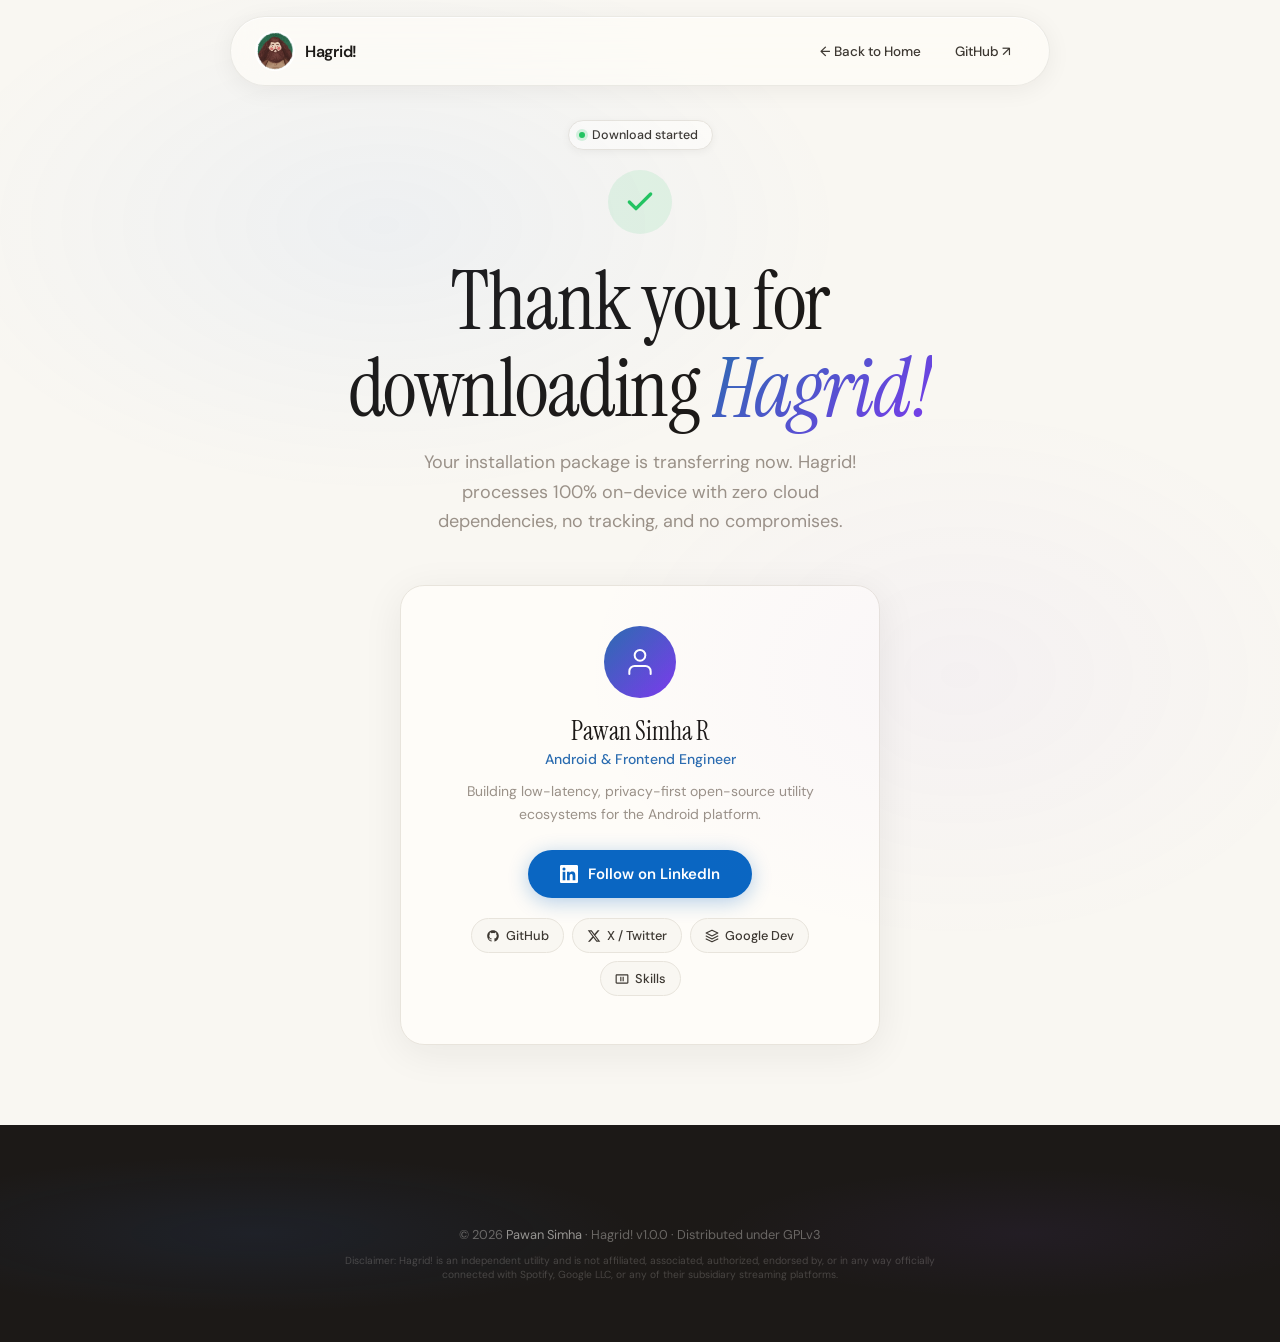
==== thankyou.html @ 051d7200 "Added a website interface by creating 2 html, 1 css and 1 js file and optimised it with SEO and GEO " ====
<!DOCTYPE html>
<html lang="en">

<head>
    <meta charset="UTF-8">
    <meta name="viewport" content="width=device-width, initial-scale=1.0">

    <title>Thank You - Hagrid!</title>
    <meta name="description" content="Your download is starting. Thank you for choosing Hagrid! - the privacy-first Android ad silencer.">
    <meta name="author" content="Pawan Simha R">
    <meta name="theme-color" content="#1C1917" />

    <!-- FAVICON -->
    <link rel="icon" type="image/png" href="app/src/main/res/drawable/logo.png">

    <!-- FONTS -->
    <link rel="preconnect" href="https://fonts.googleapis.com">
    <link rel="preconnect" href="https://fonts.gstatic.com" crossorigin>
    <link href="https://fonts.googleapis.com/css2?family=Instrument+Serif:ital@0;1&family=DM+Sans:wght@300;400;500;600&display=swap" rel="stylesheet">

    <!-- STYLESHEET -->
    <link rel="stylesheet" href="style.css">

    <!-- OPEN GRAPH -->
    <meta property="og:title" content="Thank You - Hagrid!" />
    <meta property="og:description" content="Your download is starting. Follow the developer on LinkedIn for updates." />
    <meta property="og:type" content="website" />
    <meta property="og:url" content="https://github.com/PawanSimha/Hagrid_SpotifyAd_Scilencer" />
    <meta property="og:site_name" content="Hagrid!" />
    <meta property="og:locale" content="en_US" />
    <!-- JSON-LD STRUCTURED DATA (SEO + AI / LLM discoverability) -->
    <script type="application/ld+json">
    {
      "@context": "https://schema.org",
      "@type": "SoftwareApplication",
      "name": "Hagrid!",
      "applicationCategory": "UtilitiesApplication",
      "operatingSystem": "Android",
      "downloadUrl": "https://github.com/PawanSimha/Hagrid_SpotifyAd_Scilencer/releases/latest/download/Hagrid_v1.0.0.apk",
      "softwareVersion": "1.0.0",
      "license": "https://www.gnu.org/licenses/gpl-3.0.html",
      "description": "A lightweight, zero-footprint Android background audio utility designed to automatically detect and suppress streaming media advertisements in real-time.",
      "author": {
        "@type": "Person",
        "name": "Pawan Simha R",
        "jobTitle": "Android & Frontend Engineer",
        "url": "https://github.com/PawanSimha",
        "sameAs": [
          "https://github.com/PawanSimha"
        ]
      }
    }
    </script>
</head>

<body>

<div class="page-wrapper">

    <!-- NAV -->
    <nav id="navbar">
        <a href="index.html" class="nav-logo">
            <img src="app/src/main/res/drawable/logo.png" alt="" class="logo-img" width="40" height="40">
            <span class="logo-text">Hagrid!</span>
        </a>
        <div class="nav-links" id="navLinks">
            <a href="index.html" class="nav-link">&larr; Back to Home</a>
            <a href="https://github.com/PawanSimha/Hagrid_SpotifyAd_Scilencer" target="_blank" rel="noopener noreferrer" class="nav-link">GitHub ↗</a>
        </div>
        <button class="hamburger" id="hamburgerBtn" aria-label="Toggle menu" aria-expanded="false">
            <svg width="20" height="20" viewBox="0 0 24 24" fill="none" stroke="currentColor" stroke-width="2" stroke-linecap="round" stroke-linejoin="round"><line x1="3" y1="6" x2="21" y2="6"/><line x1="3" y1="12" x2="21" y2="12"/><line x1="3" y1="18" x2="21" y2="18"/></svg>
        </button>
    </nav>

    <!-- NAV OVERLAY -->
    <div class="nav-overlay" id="navOverlay"></div>

    <!-- THANK YOU HERO -->
    <section class="hero hero-fade" style="padding-top:120px;text-align:center;">
        <div class="badge" style="margin:0 auto 20px;">
            <span class="badge-dot" style="background:#22C55E;"></span>
            Download started
        </div>
        <div class="thank-icon" style="margin:0 auto 24px;width:64px;height:64px;border-radius:50%;background:rgba(34,197,94,0.1);display:flex;align-items:center;justify-content:center;">
            <svg width="32" height="32" viewBox="0 0 24 24" fill="none" stroke="#22C55E" stroke-width="2.5" stroke-linecap="round" stroke-linejoin="round"><polyline points="20 6 9 17 4 12"/></svg>
        </div>
        <h1 class="hero-title" style="margin:0 auto 16px;max-width:600px;">
            Thank you for<br>downloading <span class="gradient-text" style="font-style:italic;">Hagrid!</span>
        </h1>
        <p class="hero-sub" style="max-width:480px;margin:0 auto 48px;">
            Your installation package is transferring now. Hagrid! processes 100% on-device with zero cloud dependencies, no tracking, and no compromises.
        </p>

        <!-- DEVELOPER FOLLOW CARD -->
        <div class="thanks-card" style="max-width:480px;margin:0 auto;background:var(--warm-white);border:1px solid var(--stone);border-radius:24px;padding:2.5rem 2.5rem 3rem 2.5rem;box-shadow:var(--shadow-soft);text-align:center;">
            <div style="width:72px;height:72px;border-radius:50%;background:var(--gradient-1);margin:0 auto 16px;display:flex;align-items:center;justify-content:center;overflow:hidden;">
                <svg width="32" height="32" viewBox="0 0 24 24" fill="none" stroke="#fff" stroke-width="1.5" stroke-linecap="round" stroke-linejoin="round"><path d="M20 21v-2a4 4 0 00-4-4H8a4 4 0 00-4 4v2"/><circle cx="12" cy="7" r="4"/></svg>
            </div>
            <h3 style="font-family:'Instrument Serif',serif;font-size:clamp(20px,2.5vw,26px);font-weight:400;color:var(--ink);margin-bottom:2px;">Pawan Simha R</h3>
            <p style="font-size:clamp(12px,1.1vw,14px);font-weight:500;color:var(--accent);margin-bottom:12px;">Android &amp; Frontend Engineer</p>
            <p style="font-size:clamp(12px,1.1vw,14px);color:var(--muted);line-height:1.65;margin-bottom:24px;max-width:380px;margin-left:auto;margin-right:auto;">
                Building low-latency, privacy-first open-source utility ecosystems for the Android platform.
            </p>

            <a href="https://www.linkedin.com/in/pawansimha" target="_blank" rel="noopener noreferrer" style="display:inline-flex;align-items:center;gap:10px;background:#0A66C2;color:#fff;padding:14px 32px;border-radius:100px;font-size:clamp(13px,1.2vw,15px);font-weight:600;text-decoration:none;transition:transform 0.2s,box-shadow 0.2s;box-shadow:0 4px 20px rgba(10,102,194,0.3);margin-bottom:20px;" onmouseover="this.style.transform='translateY(-2px)';this.style.boxShadow='0 8px 28px rgba(10,102,194,0.4)'" onmouseout="this.style.transform='';this.style.boxShadow='0 4px 20px rgba(10,102,194,0.3)'">
                <svg width="18" height="18" viewBox="0 0 24 24" fill="currentColor"><path d="M20.447 20.452h-3.554v-5.569c0-1.328-.027-3.037-1.852-3.037-1.853 0-2.136 1.445-2.136 2.939v5.667H9.351V9h3.414v1.561h.046c.477-.9 1.637-1.85 3.37-1.85 3.601 0 4.267 2.37 4.267 5.455v6.286zM5.337 7.433a2.062 2.062 0 01-2.063-2.065 2.064 2.064 0 112.063 2.065zm1.782 13.019H3.555V9h3.564v11.452zM22.225 0H1.771C.792 0 0 .774 0 1.729v20.542C0 23.227.792 24 1.771 24h20.451C23.2 24 24 23.227 24 22.271V1.729C24 .774 23.2 0 22.222 0h.003z"/></svg>
                Follow on LinkedIn
            </a>

            <div style="display:flex;flex-wrap:wrap;gap:8px;justify-content:center;">
                <a href="https://github.com/PawanSimha" target="_blank" rel="noopener noreferrer" style="display:inline-flex;align-items:center;gap:6px;padding:8px 14px;border-radius:100px;font-size:clamp(11px,1vw,13px);font-weight:500;color:var(--ink-soft);background:var(--cream);border:1px solid var(--stone);text-decoration:none;transition:background 0.15s;">
                    <svg width="14" height="14" fill="currentColor" viewBox="0 0 24 24"><path fill-rule="evenodd" clip-rule="evenodd" d="M12 2C6.477 2 2 6.477 2 12c0 4.42 2.865 8.166 6.839 9.489.5.092.682-.217.682-.48 0-.237-.008-.866-.013-1.7-2.782.603-3.369-1.34-3.369-1.34-.454-1.156-1.11-1.464-1.11-1.464-.908-.62.069-.608.069-.608 1.003.07 1.531 1.03 1.531 1.03.892 1.529 2.341 1.087 2.91.831.092-.646.35-1.086.636-1.336-2.22-.253-4.555-1.11-4.555-4.943 0-1.091.39-1.984 1.029-2.683-.103-.253-.446-1.27.098-2.647 0 0 .84-.269 2.75 1.025A9.564 9.564 0 0112 6.844c.85.004 1.705.115 2.504.337 1.909-1.294 2.747-1.025 2.747-1.025.546 1.377.203 2.394.1 2.647.64.699 1.028 1.592 1.028 2.683 0 3.842-2.339 4.687-4.566 4.935.359.309.678.919.678 1.852 0 1.336-.012 2.415-.012 2.743 0 .267.18.577.688.479C19.138 20.164 22 16.418 22 12c0-5.523-4.477-10-10-10z"/></svg>
                    GitHub
                </a>
                <a href="https://x.com/iampawansimha" target="_blank" rel="noopener noreferrer" style="display:inline-flex;align-items:center;gap:6px;padding:8px 14px;border-radius:100px;font-size:clamp(11px,1vw,13px);font-weight:500;color:var(--ink-soft);background:var(--cream);border:1px solid var(--stone);text-decoration:none;transition:background 0.15s;">
                    <svg width="14" height="14" viewBox="0 0 24 24" fill="currentColor"><path d="M18.244 2.25h3.308l-7.227 8.26 8.502 11.24H16.17l-5.214-6.817L4.99 21.75H1.68l7.73-8.835L1.254 2.25H8.08l4.713 6.231zm-1.161 17.52h1.833L7.084 4.126H5.117z"/></svg>
                    X / Twitter
                </a>
                <a href="https://g.dev/pawansimha" target="_blank" rel="noopener noreferrer" style="display:inline-flex;align-items:center;gap:6px;padding:8px 14px;border-radius:100px;font-size:clamp(11px,1vw,13px);font-weight:500;color:var(--ink-soft);background:var(--cream);border:1px solid var(--stone);text-decoration:none;transition:background 0.15s;">
                    <svg width="14" height="14" viewBox="0 0 24 24" fill="none" stroke="currentColor" stroke-width="2" stroke-linecap="round" stroke-linejoin="round"><path d="M12 2L2 7l10 5 10-5-10-5z"/><path d="M2 17l10 5 10-5"/><path d="M2 12l10 5 10-5"/></svg>
                    Google Dev
                </a>
                <a href="https://www.skills.google.com/public_profiles/9108dded-855b-466a-b261-0a7519d472cf" target="_blank" rel="noopener noreferrer" style="display:inline-flex;align-items:center;gap:6px;padding:8px 14px;border-radius:100px;font-size:clamp(11px,1vw,13px);font-weight:500;color:var(--ink-soft);background:var(--cream);border:1px solid var(--stone);text-decoration:none;transition:background 0.15s;">
                    <svg width="14" height="14" viewBox="0 0 24 24" fill="currentColor"><path d="M21 4H3c-1.1 0-2 .9-2 2v12c0 1.1.9 2 2 2h18c1.1 0 2-.9 2-2V6c0-1.1-.9-2-2-2zm0 14H3V6h18v12zM9 8h2v8H9zm4 0h2v8h-2z"/></svg>
                    Skills
                </a>
            </div>
        </div>
    </section>

    <!-- SITE FOOTER (unified dark wrapper) -->
    <footer class="site-footer">
        <div class="footer-legal">
            <p>&copy; 2026 <a href="https://github.com/PawanSimha/Hagrid_SpotifyAd_Scilencer" target="_blank" rel="noopener noreferrer">Pawan Simha</a> &middot; Hagrid! v1.0.0 &middot; Distributed under GPLv3</p>
            <p class="footer-disclaimer">Disclaimer: Hagrid! is an independent utility and is not affiliated, associated, authorized, endorsed by, or in any way officially connected with Spotify, Google LLC, or any of their subsidiary streaming platforms.</p>
        </div>
    </footer>

</div><!-- /page-wrapper -->

<script src="script.js" defer></script>
</body>

</html>
---- style.css ----
*,
*::before,
*::after {
    box-sizing: border-box;
    margin: 0;
    padding: 0;
}

:root {
    --cream: #F9F7F2;
    --warm-white: #FEFCF8;
    --stone: #E8E4DC;
    --muted: #9A9188;
    --ink: #1C1917;
    --ink-soft: #3D3832;
    --accent: #2B6CB0;
    --accent-light: #EBF4FF;
    --accent-mid: #3182CE;
    --glass-bg: rgba(254, 252, 248, 0.72);
    --glass-border: rgba(28, 25, 23, 0.08);
    --shadow-soft: 0 8px 40px rgba(28, 25, 23, 0.07);
    --gradient-1: linear-gradient(135deg, #2B6CB0, #7C3AED);
    --max-content: 1440px;
    --nav-max: 820px;
}

html {
    scroll-behavior: smooth;
    width: 100%;
    max-width: 100%;
    overflow-x: hidden;
}

body {
    font-family: 'DM Sans', sans-serif;
    background: var(--cream);
    color: var(--ink);
    width: 100%;
    max-width: 100%;
    min-height: 100vh;
    overflow-x: hidden;
}

/* ── GLOBAL WRAPPER ── */
.page-wrapper {
    max-width: var(--max-content);
    margin: 0 auto;
    overflow: hidden;
}

/* ── CUSTOM SCROLLBAR ── */
::-webkit-scrollbar { width: 5px; }
::-webkit-scrollbar-track { background: transparent; }
::-webkit-scrollbar-thumb { background: rgba(28, 25, 23, 0.15); border-radius: 100px; }
::-webkit-scrollbar-thumb:hover { background: rgba(28, 25, 23, 0.3); }

* { scrollbar-width: thin; scrollbar-color: rgba(28, 25, 23, 0.15) transparent; }

/* ── HERO FADE-IN ── */
@keyframes heroFadeIn {
    from { opacity: 0; transform: translateY(20px); }
    to { opacity: 1; transform: translateY(0); }
}
.hero-fade {
    animation: heroFadeIn 0.8s ease forwards;
}

/* ── NAV ── */
nav {
    position: fixed;
    top: 16px;
    left: 50%;
    transform: translateX(-50%);
    z-index: 100;
    width: calc(100% - 48px);
    max-width: var(--nav-max);
    background: var(--glass-bg);
    backdrop-filter: blur(20px) saturate(180%);
    -webkit-backdrop-filter: blur(20px) saturate(180%);
    border: 1px solid var(--glass-border);
    border-radius: 100px;
    padding: 14px 24px;
    display: flex;
    align-items: center;
    justify-content: space-between;
    box-shadow: 0 4px 24px rgba(28, 25, 23, 0.06), 0 1px 0 rgba(255, 255, 255, 0.8) inset;
    transition: box-shadow 0.3s ease;
}

nav:hover {
    box-shadow: 0 8px 32px rgba(28, 25, 23, 0.1), 0 1px 0 rgba(255, 255, 255, 0.8) inset;
}

.nav-logo {
    display: flex;
    align-items: center;
    gap: 10px;
    text-decoration: none;
    flex-shrink: 0;
}

.logo-img {
    width: 40px;
    height: 40px;
    border-radius: 8px;
    flex-shrink: 0;
}

.logo-text {
    font-size: 16px;
    font-weight: 600;
    color: var(--ink);
    letter-spacing: -0.3px;
}

.version-badge {
    font-size: 10px;
    color: var(--muted);
    font-weight: 500;
    letter-spacing: 0.3px;
    padding: 2px 6px;
    border: 1px solid var(--stone);
    border-radius: 6px;
    margin-left: -4px;
    line-height: 1.4;
}

/* ── HAMBURGER ── */
.hamburger {
    display: none;
    background: none;
    border: none;
    cursor: pointer;
    padding: 6px;
    color: var(--ink);
    border-radius: 8px;
    transition: background 0.18s;
    z-index: 101;
}
.hamburger:hover {
    background: rgba(28, 25, 23, 0.06);
}

/* ── NAV OVERLAY ── */
.nav-overlay {
    display: none;
    position: fixed;
    inset: 0;
    z-index: 98;
    background: rgba(28, 25, 23, 0.3);
    backdrop-filter: blur(4px);
    -webkit-backdrop-filter: blur(4px);
    opacity: 0;
    transition: opacity 0.3s ease;
    pointer-events: none;
}
.nav-overlay.visible {
    opacity: 1;
    pointer-events: auto;
}

/* ── NAV LINKS (desktop) ── */
.nav-links {
    display: flex;
    align-items: center;
    gap: 6px;
}

.nav-link {
    font-size: 13.5px;
    font-weight: 500;
    color: var(--ink-soft);
    text-decoration: none;
    padding: 6px 14px;
    border-radius: 100px;
    transition: background 0.18s, color 0.18s;
    white-space: nowrap;
}

.nav-link:hover {
    background: rgba(28, 25, 23, 0.06);
    color: var(--ink);
}

.nav-cta {
    background: var(--ink);
    color: var(--warm-white) !important;
    border-radius: 100px;
    padding: 7px 20px;
    font-size: 13.5px;
    font-weight: 500;
    text-decoration: none;
    transition: opacity 0.18s, transform 0.18s;
    white-space: nowrap;
}

.nav-cta:hover {
    opacity: 0.85;
    transform: translateY(-1px);
}

/* ── HERO ── */
.hero {
    min-height: 100vh;
    display: flex;
    flex-direction: column;
    align-items: center;
    justify-content: center;
    text-align: center;
    padding: 120px 24px 80px;
    position: relative;
}

.hero::before {
    content: '';
    position: absolute;
    inset: 0;
    background:
        radial-gradient(ellipse 60% 40% at 30% 20%, rgba(59, 130, 246, 0.06) 0%, transparent 60%),
        radial-gradient(ellipse 50% 40% at 75% 60%, rgba(139, 92, 246, 0.04) 0%, transparent 60%);
    pointer-events: none;
}

.badge {
    display: inline-flex;
    align-items: center;
    gap: 7px;
    background: var(--warm-white);
    border: 1px solid var(--stone);
    border-radius: 100px;
    padding: 6px 14px 6px 10px;
    font-size: clamp(11px, 1.2vw, 12.5px);
    font-weight: 500;
    color: var(--ink-soft);
    margin-bottom: 32px;
    box-shadow: 0 2px 8px rgba(28, 25, 23, 0.05);
}

.badge-dot {
    width: 6px;
    height: 6px;
    border-radius: 50%;
    background: #22C55E;
    flex-shrink: 0;
    box-shadow: 0 0 0 3px rgba(34, 197, 94, 0.18);
    animation: pulse-green 2s ease-in-out infinite;
}

@keyframes pulse-green {
    0%, 100% { box-shadow: 0 0 0 3px rgba(34, 197, 94, 0.18); }
    50% { box-shadow: 0 0 0 5px rgba(34, 197, 94, 0.08); }
}

.hero-title {
    font-family: 'Instrument Serif', serif;
    font-size: clamp(36px, 7vw, 82px);
    font-weight: 400;
    line-height: 1.06;
    letter-spacing: -1.5px;
    color: var(--ink);
    max-width: 760px;
    margin-bottom: 22px;
}

.gradient-text {
    background: var(--gradient-1);
    -webkit-background-clip: text;
    -webkit-text-fill-color: transparent;
    background-clip: text;
    font-style: italic;
}

.hero-sub {
    font-size: clamp(15px, 1.6vw, 18px);
    font-weight: 400;
    color: var(--muted);
    max-width: 480px;
    line-height: 1.65;
    margin-bottom: 44px;
}

.hero-actions {
    display: flex;
    align-items: center;
    gap: 12px;
    flex-wrap: wrap;
    justify-content: center;
}

.btn-primary {
    display: inline-flex;
    align-items: center;
    gap: 9px;
    background: var(--ink);
    color: var(--warm-white);
    padding: 14px 28px;
    border-radius: 100px;
    font-size: clamp(13px, 1.2vw, 15px);
    font-weight: 500;
    text-decoration: none;
    transition: transform 0.2s cubic-bezier(.34, 1.56, .64, 1), box-shadow 0.2s;
    box-shadow: 0 4px 20px rgba(28, 25, 23, 0.18);
}

.btn-primary:hover {
    transform: translateY(-2px);
    box-shadow: 0 8px 28px rgba(28, 25, 23, 0.22);
}

.btn-primary:active {
    transform: scale(0.98);
}

.btn-secondary {
    display: inline-flex;
    align-items: center;
    gap: 8px;
    background: var(--warm-white);
    color: var(--ink-soft);
    padding: 14px 24px;
    border-radius: 100px;
    font-size: clamp(13px, 1.2vw, 15px);
    font-weight: 500;
    text-decoration: none;
    border: 1px solid var(--stone);
    transition: background 0.18s, border-color 0.18s;
    box-shadow: var(--shadow-soft);
}

.btn-secondary:hover {
    background: var(--stone);
    border-color: rgba(28, 25, 23, 0.12);
}

.hero-meta {
    display: flex;
    align-items: center;
    gap: 24px;
    margin-top: 40px;
    font-size: clamp(11px, 1.1vw, 13px);
    color: var(--muted);
    font-weight: 400;
    flex-wrap: wrap;
    justify-content: center;
}

.hero-meta span {
    display: flex;
    align-items: center;
    gap: 6px;
}

/* ── PHONE MOCKUP ── */
.mockup-section {
    display: flex;
    justify-content: center;
    padding: 20px 24px 80px;
    position: relative;
}

.phone-frame {
    width: min(240px, 70vw);
    height: calc(min(240px, 70vw) * 2.04);
    max-height: 490px;
    background: var(--ink);
    border-radius: calc(min(240px, 70vw) * 0.167);
    padding: 14px;
    box-shadow: 0 40px 80px rgba(28, 25, 23, 0.18), 0 0 0 1px rgba(28, 25, 23, 0.12);
    position: relative;
    animation: float 4s ease-in-out infinite;
}

@keyframes float {
    0%, 100% { transform: translateY(0); }
    50% { transform: translateY(-10px); }
}

.phone-screen {
    width: 100%;
    height: 100%;
    background: #0f0f0f;
    border-radius: 28px;
    overflow: hidden;
    display: flex;
    flex-direction: column;
    padding: 20px 16px;
    gap: 14px;
}

.phone-header {
    display: flex;
    align-items: center;
    justify-content: space-between;
}

.phone-title {
    font-family: 'Instrument Serif', serif;
    font-size: clamp(16px, 2vw, 20px);
    color: #fff;
    letter-spacing: -0.3px;
}

.status-dot {
    width: 8px;
    height: 8px;
    border-radius: 50%;
    background: #22C55E;
    flex-shrink: 0;
    box-shadow: 0 0 8px rgba(34, 197, 94, 0.6);
    animation: pulse-green 2s ease-in-out infinite;
}

.phone-stat-grid {
    display: grid;
    grid-template-columns: 1fr 1fr;
    gap: 8px;
}

.phone-stat {
    background: rgba(255, 255, 255, 0.05);
    border: 1px solid rgba(255, 255, 255, 0.08);
    border-radius: 14px;
    padding: 12px;
}

.phone-stat-label {
    font-size: clamp(7px, 0.8vw, 9px);
    color: rgba(255, 255, 255, 0.4);
    text-transform: uppercase;
    letter-spacing: 0.5px;
    margin-bottom: 4px;
}

.phone-stat-val {
    font-size: clamp(16px, 2.2vw, 22px);
    font-weight: 600;
    color: #fff;
    font-variant-numeric: tabular-nums;
}

.phone-stat-val span {
    font-size: clamp(9px, 1vw, 11px);
    color: #22C55E;
    font-weight: 400;
}

.phone-bar-label {
    font-size: clamp(8px, 0.9vw, 10px);
    color: rgba(255, 255, 255, 0.35);
    margin-bottom: 6px;
}

.phone-progress-track {
    height: 4px;
    background: rgba(255, 255, 255, 0.08);
    border-radius: 100px;
    overflow: hidden;
}

.phone-progress-fill {
    height: 100%;
    width: 68%;
    background: linear-gradient(90deg, #3182CE, #7C3AED);
    border-radius: 100px;
}

.phone-platforms {
    display: flex;
    gap: 8px;
    flex-wrap: wrap;
}

.platform-chip {
    background: rgba(255, 255, 255, 0.06);
    border: 1px solid rgba(255, 255, 255, 0.08);
    border-radius: 100px;
    padding: 5px 10px;
    font-size: clamp(7px, 0.8vw, 9px);
    color: rgba(255, 255, 255, 0.5);
    letter-spacing: 0.3px;
}

.platform-chip.active {
    background: rgba(34, 197, 94, 0.12);
    border-color: rgba(34, 197, 94, 0.3);
    color: #22C55E;
}

.phone-wave {
    flex: 1;
    display: flex;
    align-items: center;
    justify-content: center;
    min-height: 40px;
}

.phone-wave canvas {
    max-width: 100%;
    height: auto;
}

/* ── FEATURES ── */
.section {
    max-width: 1000px;
    margin: 0 auto;
    padding: clamp(48px, 6vw, 80px) 24px;
}

.section-label {
    font-size: clamp(10px, 1vw, 12px);
    font-weight: 600;
    letter-spacing: 1.5px;
    text-transform: uppercase;
    color: var(--muted);
    margin-bottom: 16px;
}

.section-title {
    font-family: 'Instrument Serif', serif;
    font-size: clamp(26px, 4vw, 48px);
    font-weight: 400;
    letter-spacing: -0.8px;
    color: var(--ink);
    line-height: 1.1;
    max-width: 560px;
    margin-bottom: clamp(32px, 5vw, 60px);
}

.features-grid {
    display: grid;
    grid-template-columns: repeat(3, 1fr);
    gap: 16px;
}

.feature-card {
    background: var(--warm-white);
    border: 1px solid var(--stone);
    border-radius: 20px;
    padding: clamp(20px, 2.5vw, 28px);
    transition: transform 0.22s cubic-bezier(.34, 1.56, .64, 1), box-shadow 0.22s;
    cursor: default;
    position: relative;
    overflow: hidden;
}

.feature-card::after {
    content: '';
    position: absolute;
    inset: 0;
    background: radial-gradient(ellipse 80% 60% at 50% 0%, rgba(59, 130, 246, 0.04) 0%, transparent 70%);
    opacity: 0;
    transition: opacity 0.3s;
}

.feature-card:hover {
    transform: translateY(-4px);
    box-shadow: 0 16px 40px rgba(28, 25, 23, 0.08);
}

.feature-card:hover::after {
    opacity: 1;
}

.feature-icon {
    width: 40px;
    height: 40px;
    border-radius: 12px;
    display: flex;
    align-items: center;
    justify-content: center;
    font-size: 18px;
    margin-bottom: 18px;
    flex-shrink: 0;
}

.feature-icon svg {
    width: 20px;
    height: 20px;
}

.icon-blue { background: rgba(59, 130, 246, 0.08); }
.icon-green { background: rgba(34, 197, 94, 0.08); }
.icon-purple { background: rgba(139, 92, 246, 0.08); }

.feature-title {
    font-size: clamp(13px, 1.3vw, 15px);
    font-weight: 600;
    color: var(--ink);
    margin-bottom: 8px;
    letter-spacing: -0.2px;
}

.feature-desc {
    font-size: clamp(12px, 1.1vw, 14px);
    color: var(--muted);
    line-height: 1.6;
}

.feature-card.wide {
    grid-column: span 2;
    display: grid;
    grid-template-columns: 1fr 1fr;
    gap: 20px;
    align-items: center;
}

.feature-card.wide .feature-icon {
    margin-bottom: 12px;
}

/* ── STATS ── */
.stats-strip {
    background: var(--ink);
    color: var(--warm-white);
    padding: clamp(40px, 5vw, 60px) 24px;
}

.stats-inner {
    max-width: 900px;
    margin: 0 auto;
    display: grid;
    grid-template-columns: repeat(4, 1fr);
    gap: clamp(16px, 3vw, 32px);
    text-align: center;
}

.stat-val {
    font-family: 'Instrument Serif', serif;
    font-size: clamp(32px, 4.5vw, 48px);
    font-weight: 400;
    letter-spacing: -1.5px;
    color: var(--warm-white);
    line-height: 1;
    transition: transform 0.2s ease;
}

.stats-inner > div:hover .stat-val {
    transform: scale(1.08);
}

.stat-label {
    font-size: clamp(11px, 1.1vw, 13px);
    color: rgba(249, 247, 242, 0.45);
    margin-top: 8px;
    transition: color 0.2s ease;
}

.stats-inner > div:hover .stat-label {
    color: rgba(249, 247, 242, 0.7);
}

/* ── INTERACTIVE DEMO ── */
.demo-section {
    max-width: 900px;
    margin: 0 auto;
    padding: clamp(48px, 6vw, 80px) 24px;
}

.demo-card {
    background: var(--warm-white);
    border: 1px solid var(--stone);
    border-radius: clamp(20px, 2.5vw, 28px);
    padding: clamp(24px, 4vw, 48px);
    box-shadow: var(--shadow-soft);
}

.demo-controls {
    display: flex;
    gap: 12px;
    flex-wrap: wrap;
    margin-bottom: clamp(20px, 3vw, 32px);
}

.demo-btn {
    display: inline-flex;
    align-items: center;
    gap: 6px;
    padding: clamp(8px, 1vw, 10px) clamp(14px, 1.5vw, 20px);
    border-radius: 100px;
    border: 1px solid var(--stone);
    background: var(--cream);
    font-size: clamp(11px, 1.1vw, 13.5px);
    font-weight: 500;
    color: var(--ink-soft);
    cursor: pointer;
    transition: all 0.18s;
    font-family: 'DM Sans', sans-serif;
}

.demo-btn:hover {
    background: var(--stone);
}

.demo-btn.active {
    background: var(--ink);
    color: var(--warm-white);
    border-color: var(--ink);
}

.demo-visualizer {
    background: var(--cream);
    border-radius: 18px;
    padding: 24px;
    height: clamp(100px, 12vw, 140px);
    position: relative;
    overflow: hidden;
    margin-bottom: 20px;
    display: flex;
    align-items: center;
    justify-content: center;
}

.demo-label {
    position: absolute;
    top: 14px;
    left: 18px;
    font-size: clamp(9px, 0.9vw, 11px);
    font-weight: 600;
    letter-spacing: 1px;
    text-transform: uppercase;
    color: var(--muted);
}

.demo-status {
    position: absolute;
    bottom: 13px;
    left: 0;
    right: 0;
    display: flex;
    align-items: center;
    justify-content: center;
    gap: 8px;
    font-size: clamp(12px, 1.2vw, 14px);
    color: var(--muted);
    pointer-events: none;
}

.demo-status-dot {
    width: 7px;
    height: 7px;
    border-radius: 50%;
    background: var(--muted);
    flex-shrink: 0;
}

.demo-status-dot.muting {
    background: #EF4444;
    box-shadow: 0 0 8px rgba(239, 68, 68, 0.4);
    animation: pulse-red 1s ease-in-out infinite;
}

.demo-status-dot.playing {
    background: #22C55E;
    box-shadow: 0 0 8px rgba(34, 197, 94, 0.4);
}

@keyframes pulse-red {
    0%, 100% { opacity: 1; }
    50% { opacity: 0.4; }
}

canvas#waveCanvas {
    width: 100%;
    height: 100%;
    position: absolute;
    inset: 0;
}

/* ── TECH STACK ── */
.stack-section {
    max-width: 900px;
    margin: 0 auto;
    padding: clamp(24px, 3vw, 40px) 24px clamp(48px, 6vw, 80px);
}

.stack-grid {
    display: grid;
    grid-template-columns: repeat(5, 1fr);
    gap: 12px;
    margin-top: clamp(32px, 4vw, 48px);
}

.stack-chip {
    background: var(--warm-white);
    border: 1px solid var(--stone);
    border-radius: 14px;
    padding: clamp(12px, 1.5vw, 18px) clamp(10px, 1.2vw, 14px);
    text-align: center;
    transition: transform 0.2s cubic-bezier(.34, 1.56, .64, 1), box-shadow 0.2s;
    cursor: default;
}

.stack-chip:hover {
    transform: translateY(-3px);
    box-shadow: 0 8px 24px rgba(28, 25, 23, 0.07);
}

.stack-chip-label {
    font-size: clamp(10px, 1vw, 12px);
    font-weight: 500;
    color: var(--muted);
    margin-top: 8px;
}

.stack-chip-emoji {
    font-size: 24px;
    display: block;
    line-height: 0;
}

.stack-chip-emoji svg {
    width: 24px;
    height: 24px;
}

/* ── SCORES ── */
.scores-grid {
    display: grid;
    grid-template-columns: repeat(4, 1fr);
    gap: 16px;
    margin-top: clamp(32px, 4vw, 48px);
}

.score-card {
    background: var(--warm-white);
    border: 1px solid var(--stone);
    border-radius: 18px;
    padding: clamp(18px, 2vw, 24px) clamp(14px, 1.5vw, 20px);
    text-align: center;
    transition: transform 0.4s cubic-bezier(0.16, 1, 0.3, 1), box-shadow 0.4s ease;
}

.score-card:hover {
    transform: translateY(-6px);
    box-shadow: 0 20px 40px rgba(28, 25, 23, 0.04);
}

.ring-active {
    transition: stroke-dashoffset 1.2s cubic-bezier(0.16, 1, 0.3, 1);
}

.score-val {
    font-variant-numeric: tabular-nums;
}

/* ── DOWNLOAD ── */
/* ── DEVELOPER PROFILE ── */
.dev-section {
    max-width: 900px;
    margin: 0 auto;
    padding: clamp(48px, 6vw, 80px) 24px;
}

.dev-card {
    display: flex;
    align-items: flex-start;
    gap: clamp(20px, 3vw, 32px);
    background: var(--warm-white);
    border: 1px solid var(--stone);
    border-radius: 24px;
    padding: clamp(24px, 3vw, 36px) clamp(28px, 3.5vw, 44px);
    box-shadow: var(--shadow-soft);
    transition: box-shadow 0.22s;
}
.dev-card:hover {
    box-shadow: 0 12px 40px rgba(28, 25, 23, 0.08);
}

.dev-avatar {
    flex-shrink: 0;
    width: clamp(56px, 6vw, 72px);
    height: clamp(56px, 6vw, 72px);
    border-radius: 50%;
    background: var(--gradient-1);
    display: flex;
    align-items: center;
    justify-content: center;
    color: var(--warm-white);
    margin-top: 4px;
    overflow: hidden;
}

.dev-avatar-img {
    width: 100%;
    height: 100%;
    object-fit: cover;
    border-radius: 50%;
}

.dev-info {
    flex: 1;
    min-width: 0;
}

.dev-name {
    font-family: 'Instrument Serif', serif;
    font-size: clamp(20px, 2.5vw, 28px);
    font-weight: 400;
    color: var(--ink);
    letter-spacing: -0.5px;
    margin-bottom: 2px;
}

.dev-title {
    font-size: clamp(12px, 1.1vw, 14px);
    font-weight: 500;
    color: var(--accent);
    margin-bottom: 1.25rem;
}

.dev-bio {
    font-size: clamp(12px, 1.1vw, 14px);
    color: #44403C;
    line-height: 1.65;
    margin-bottom: 18px;
    max-width: 520px;
}

.dev-links {
    display: flex;
    flex-wrap: wrap;
    gap: 0.75rem;
    justify-content: flex-start;
    margin-top: 1.5rem;
}

.dev-link {
    display: inline-flex;
    align-items: center;
    gap: 6px;
    padding: 8px 14px;
    border-radius: 100px;
    font-size: clamp(11px, 1vw, 13px);
    font-weight: 500;
    color: var(--ink-soft);
    background: var(--cream);
    border: 1px solid var(--stone);
    text-decoration: none;
    transition: background 0.15s, transform 0.15s;
}
.dev-link:hover {
    background: var(--stone);
    transform: translateY(-1px);
}

@media (max-width: 767px) {
    .dev-card {
        flex-direction: column;
        align-items: center;
        text-align: center;
    }
    .dev-bio {
        margin-left: auto;
        margin-right: auto;
    }
    .dev-links {
        justify-content: center;
    }
}

/* ── SITE FOOTER (unified dark wrapper) ── */
.site-footer {
    background: var(--ink);
    text-align: center;
    position: relative;
    overflow: hidden;
    padding: clamp(60px, 8vw, 100px) 24px clamp(40px, 5vw, 60px);
}

.site-footer::before {
    content: '';
    position: absolute;
    inset: 0;
    background:
        radial-gradient(ellipse 50% 60% at 20% 50%, rgba(59, 130, 246, 0.08) 0%, transparent 60%),
        radial-gradient(ellipse 40% 50% at 80% 50%, rgba(139, 92, 246, 0.06) 0%, transparent 60%);
    pointer-events: none;
}

/* CTA block */
.footer-cta {
    position: relative;
    z-index: 1;
    max-width: 640px;
    margin: 0 auto;
}

.footer-cta-title {
    font-family: 'Instrument Serif', serif;
    font-size: clamp(28px, 5vw, 60px);
    font-weight: 400;
    color: var(--warm-white);
    letter-spacing: -1px;
    margin-bottom: 16px;
}

.footer-cta-sub {
    font-size: clamp(13px, 1.4vw, 17px);
    color: rgba(249, 247, 242, 0.45);
    margin-bottom: 44px;
    max-width: 400px;
    margin-left: auto;
    margin-right: auto;
    line-height: 1.6;
}

.footer-cta-btn {
    display: inline-flex;
    align-items: center;
    gap: 10px;
    background: var(--warm-white);
    color: var(--ink);
    padding: clamp(12px, 1.5vw, 16px) clamp(28px, 3.5vw, 40px);
    border-radius: 100px;
    font-size: clamp(13px, 1.3vw, 15.5px);
    font-weight: 600;
    text-decoration: none;
    transition: transform 0.2s cubic-bezier(.34, 1.56, .64, 1), box-shadow 0.2s;
    box-shadow: 0 4px 24px rgba(0, 0, 0, 0.3);
    position: relative;
    z-index: 1;
}
.footer-cta-btn:hover {
    transform: translateY(-3px);
    box-shadow: 0 12px 36px rgba(0, 0, 0, 0.4);
}

.footer-cta-meta {
    display: flex;
    justify-content: center;
    gap: clamp(16px, 3vw, 32px);
    margin-top: 28px;
    font-size: clamp(11px, 1.1vw, 13px);
    color: rgba(249, 247, 242, 0.3);
    position: relative;
    z-index: 1;
    flex-wrap: wrap;
}

/* Divider */
.footer-divider {
    border: none;
    height: 1px;
    background: rgba(249, 247, 242, 0.08);
    max-width: 400px;
    margin: clamp(48px, 6vw, 64px) auto;
}

/* Community block */
.footer-community {
    position: relative;
    z-index: 1;
    max-width: 640px;
    margin: 0 auto;
}

.footer-community-title {
    font-family: 'Instrument Serif', serif;
    font-size: clamp(28px, 4vw, 44px);
    font-weight: 400;
    color: var(--warm-white);
    letter-spacing: -0.8px;
    margin-bottom: 16px;
}

.footer-community-desc {
    font-size: clamp(13px, 1.3vw, 16px);
    color: rgba(249, 247, 242, 0.55);
    line-height: 1.7;
    margin-bottom: 36px;
}
.footer-community-desc strong {
    color: rgba(249, 247, 242, 0.85);
}

.footer-community-actions {
    display: flex;
    align-items: center;
    justify-content: center;
    gap: 12px;
    flex-wrap: wrap;
}

.btn-ghost {
    display: inline-flex;
    align-items: center;
    gap: 8px;
    padding: 12px 24px;
    border-radius: 100px;
    font-size: clamp(12px, 1.1vw, 14px);
    font-weight: 500;
    color: var(--warm-white);
    background: rgba(255, 255, 255, 0.08);
    border: 1px solid rgba(255, 255, 255, 0.12);
    text-decoration: none;
    transition: background 0.18s, transform 0.18s;
}
.btn-ghost:hover {
    background: rgba(255, 255, 255, 0.14);
    transform: translateY(-1px);
}

/* Legal block */
.footer-legal {
    position: relative;
    z-index: 1;
    max-width: 640px;
    margin: 0 auto;
    font-size: clamp(11px, 1vw, 13px);
    color: rgba(249, 247, 242, 0.35);
    line-height: 1.6;
}
.footer-legal a {
    color: rgba(249, 247, 242, 0.55);
    text-decoration: none;
}
.footer-legal a:hover {
    color: rgba(249, 247, 242, 0.85);
}

.footer-disclaimer {
    margin-top: 8px;
    font-size: clamp(9px, 0.8vw, 10.5px);
    color: rgba(249, 247, 242, 0.2);
    line-height: 1.4;
}

/* ── HOW IT WORKS (3-STEP) ── */
.steps-grid {
    display: flex;
    align-items: flex-start;
    gap: 12px;
    margin-top: clamp(32px, 4vw, 48px);
}

.step-card {
    flex: 1;
    background: var(--warm-white);
    border: 1px solid var(--stone);
    border-radius: 20px;
    padding: clamp(24px, 3vw, 32px);
    transition: transform 0.22s cubic-bezier(.34, 1.56, .64, 1), box-shadow 0.22s;
}
.step-card:hover {
    transform: translateY(-3px);
    box-shadow: 0 12px 32px rgba(28, 25, 23, 0.07);
}

.step-number {
    font-size: 11px;
    font-weight: 700;
    letter-spacing: 1.5px;
    color: var(--muted);
    margin-bottom: 12px;
}

.step-icon {
    width: 44px;
    height: 44px;
    border-radius: 14px;
    display: flex;
    align-items: center;
    justify-content: center;
    margin-bottom: 16px;
}

.step-title {
    font-size: clamp(14px, 1.3vw, 16px);
    font-weight: 600;
    color: var(--ink);
    margin-bottom: 8px;
    letter-spacing: -0.2px;
}

.step-desc {
    font-size: clamp(12px, 1.1vw, 14px);
    color: var(--muted);
    line-height: 1.6;
}

.step-arrow {
    display: flex;
    align-items: center;
    justify-content: center;
    padding-top: 60px;
    flex-shrink: 0;
}
.step-arrow svg {
    width: 28px;
    height: 28px;
    color: var(--muted);
}

@media (max-width: 767px) {
    .steps-grid {
        flex-direction: column;
        gap: 16px;
    }
    .step-arrow {
        display: none;
    }
}

@media (min-width: 768px) and (max-width: 1023px) {
    .step-arrow svg {
        width: 20px;
        height: 20px;
    }
}

/* ── CALLOUT / TIP BOX ── */
.callout-section {
    max-width: 900px;
    margin: 0 auto;
    padding: 0 24px 40px;
}

.callout-card {
    display: flex;
    align-items: flex-start;
    gap: 14px;
    background: var(--accent-light);
    border: 1px solid rgba(43, 108, 176, 0.15);
    border-radius: 16px;
    padding: clamp(16px, 2vw, 20px) clamp(18px, 2vw, 24px);
    font-size: clamp(12px, 1.1vw, 14px);
    line-height: 1.6;
    color: var(--ink-soft);
}

.callout-icon {
    flex-shrink: 0;
    width: 36px;
    height: 36px;
    background: rgba(43, 108, 176, 0.1);
    border-radius: 10px;
    display: flex;
    align-items: center;
    justify-content: center;
    color: var(--accent);
}

.callout-content strong {
    color: var(--ink);
}

.callout-content em {
    font-style: normal;
    color: var(--accent);
    font-weight: 500;
}

@media (max-width: 767px) {
    .callout-section {
        padding: 0 16px 32px;
    }
    .callout-card {
        flex-direction: column;
        gap: 10px;
    }
}

/* ── FAQ ACCORDION ── */
#faq {
    text-align: center;
}
#faq .section-title {
    margin-left: auto;
    margin-right: auto;
}

.faq-list {
    display: flex;
    flex-direction: column;
    gap: 10px;
    margin: clamp(32px, 4vw, 48px) auto 0;
    max-width: 720px;
    text-align: left;
}

.faq-item {
    background: var(--warm-white);
    border: 1px solid var(--stone);
    border-radius: 16px;
    overflow: hidden;
    transition: box-shadow 0.2s;
}
.faq-item:hover {
    box-shadow: 0 4px 16px rgba(28, 25, 23, 0.05);
}

.faq-question {
    display: flex;
    align-items: center;
    justify-content: space-between;
    gap: 12px;
    width: 100%;
    padding: clamp(14px, 1.5vw, 18px) clamp(16px, 2vw, 22px);
    background: none;
    border: none;
    cursor: pointer;
    font-family: 'DM Sans', sans-serif;
    font-size: clamp(13px, 1.2vw, 15px);
    font-weight: 500;
    color: var(--ink);
    text-align: left;
    transition: background 0.18s;
}
.faq-question:hover {
    background: rgba(28, 25, 23, 0.02);
}

.faq-chevron {
    flex-shrink: 0;
    transition: transform 0.25s ease;
    color: var(--muted);
}
.faq-item.open .faq-chevron {
    transform: rotate(180deg);
}

.faq-answer {
    max-height: 0;
    overflow: hidden;
    transition: max-height 0.35s ease, padding 0.35s ease;
}
.faq-answer p {
    padding: 0 clamp(16px, 2vw, 22px) clamp(16px, 2vw, 20px);
    font-size: clamp(12px, 1.1vw, 14px);
    color: var(--muted);
    line-height: 1.6;
}

/* ── ANCHOR OFFSET ── */
#features, #how-it-works, #tech, #scores, #faq {
    scroll-margin-top: 100px;
}

/* ── SCROLL REVEAL ── */
.reveal {
    opacity: 0;
    transform: translateY(24px);
    transition: opacity 0.6s ease, transform 0.6s ease;
}

.reveal.visible {
    opacity: 1;
    transform: none;
}

/* stagger delays */
.features-grid .reveal:nth-child(1),
.score-card:nth-child(1),
.stack-chip:nth-child(1),
.step-card:nth-child(1) { transition-delay: 0s; }

.features-grid .reveal:nth-child(2),
.score-card:nth-child(2),
.stack-chip:nth-child(2) { transition-delay: 0.08s; }

.features-grid .reveal:nth-child(3),
.score-card:nth-child(3),
.stack-chip:nth-child(3),
.step-card:nth-child(3) { transition-delay: 0.16s; }

.features-grid .reveal:nth-child(4),
.score-card:nth-child(4),
.stack-chip:nth-child(4) { transition-delay: 0.24s; }

.step-card:nth-child(5) { transition-delay: 0.32s; }

.features-grid .reveal:nth-child(5),
.stack-chip:nth-child(5) { transition-delay: 0.32s; }

/* ── TABLET (768px - 1023px) ── */
@media (min-width: 768px) and (max-width: 1023px) {
    .features-grid {
        grid-template-columns: repeat(2, 1fr);
    }
    .feature-card.wide {
        grid-column: span 2;
        grid-template-columns: 1fr 1fr;
    }
    .scores-grid {
        grid-template-columns: repeat(2, 1fr);
    }
    .stack-grid {
        grid-template-columns: repeat(3, 1fr);
    }
}

/* ── MOBILE (<768px) ── */
@media (max-width: 767px) {
    /* Show hamburger */
    .hamburger {
        display: flex;
        align-items: center;
        justify-content: center;
    }
    .hamburger svg {
        width: 22px;
        height: 22px;
    }

    /* Slide drawer for nav links */
    .nav-links {
        position: fixed;
        top: 0;
        right: 0;
        width: min(300px, 75vw);
        height: 100vh;
        height: 100dvh;
        background: var(--warm-white);
        border-left: 1px solid var(--glass-border);
        box-shadow: -8px 0 40px rgba(28, 25, 23, 0.12);
        flex-direction: column;
        align-items: stretch;
        gap: 2px;
        padding: 90px 16px 24px;
        z-index: 9999;
        transform: translateX(100%);
        visibility: hidden;
        pointer-events: none;
        transition: transform 0.35s cubic-bezier(0.16, 1, 0.3, 1), visibility 0s linear;
        display: flex;
    }
    .nav-links.open {
        transform: translateX(0);
        visibility: visible;
        pointer-events: auto;
        transition: transform 0.35s cubic-bezier(0.16, 1, 0.3, 1), visibility 0s linear;
    }
    .nav-links .nav-link {
        display: block;
        width: 100%;
        text-align: left;
        padding: 12px 16px;
        font-size: 15px;
        border-radius: 100px;
        font-weight: 500;
    }
    .nav-links .nav-link:hover {
        background: var(--cream);
    }
    .nav-links .nav-cta {
        text-align: center;
        padding: 12px 16px;
        width: 100%;
        margin-top: 12px;
        border-radius: 100px;
        font-size: 15px;
    }

    /* Overlay visible */
    .nav-overlay {
        display: block;
    }
    .nav-overlay.visible {
        opacity: 1;
        pointer-events: auto;
    }

    /* Grids → single column */
    .features-grid {
        grid-template-columns: 1fr;
    }
    .feature-card.wide {
        grid-column: span 1;
        grid-template-columns: 1fr;
    }
    .stats-inner {
        grid-template-columns: repeat(2, 1fr);
        gap: 16px;
    }
    .scores-grid {
        grid-template-columns: repeat(2, 1fr);
    }
    .stack-grid {
        grid-template-columns: repeat(3, 1fr);
    }

    /* Nav sizing */
    nav {
        width: calc(100% - 32px);
        top: 10px;
        padding: 8px 12px;
        border-radius: 24px;
    }
    .nav-logo {
        gap: 8px;
    }
    .logo-img {
        width: 32px;
        height: 32px;
        border-radius: 6px;
    }
    .logo-text {
        font-size: 13px;
    }
    .version-badge {
        font-size: 8px;
        padding: 1px 4px;
        border-radius: 4px;
        margin-left: -2px;
    }

    /* Phone mockup */
    .phone-frame {
        animation: none;
    }

    /* Hero spacing */
    .hero {
        padding: 90px 16px 48px;
    }
    .hero-sub {
        max-width: 100%;
    }

    /* Section spacing */
    .section {
        padding: 40px 16px;
    }
    .demo-section {
        padding: 40px 16px;
    }
    .stack-section {
        padding: 20px 16px 40px;
    }
    .site-footer {
        padding: 48px 16px clamp(32px, 4vw, 48px);
    }
}

/* ── DESKTOP (>1024px) ── ensure drawer is never visible */
@media (min-width: 1024px) {
    .nav-links {
        transform: none !important;
        display: flex !important;
        position: static;
        width: auto;
        height: auto;
        background: none;
        border: none;
        box-shadow: none;
        padding: 0;
        flex-direction: row;
        transition: none;
        visibility: visible !important;
        pointer-events: auto !important;
    }
    .nav-overlay {
        display: none !important;
    }
    .hamburger {
        display: none !important;
    }
}

/* ── BLOCK REVEAL SCROLL ANIMATION ── */
.reveal-on-scroll {
    opacity: 0;
    transform: translateY(30px);
    transition: transform 0.8s cubic-bezier(0.2, 0.8, 0.2, 1), opacity 0.8s ease;
}

.reveal-on-scroll.is-visible {
    opacity: 1;
    transform: translateY(0);
}

/* ── FORCED GLOBAL OVERFLOW SAFEGUARD ── */
html, body {
    width: 100% !important;
    max-width: 100% !important;
    overflow-x: hidden !important;
    position: relative;
}
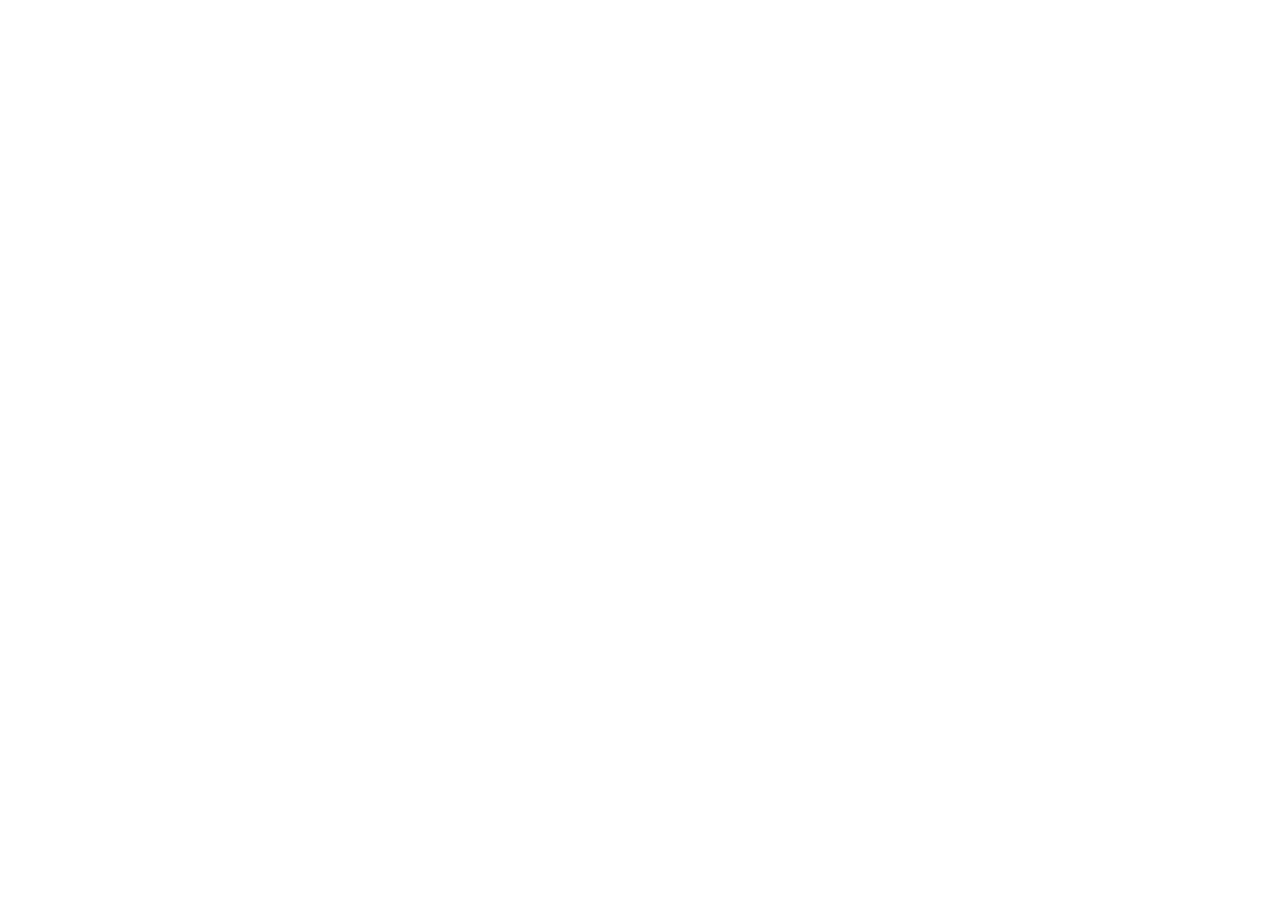
==== commit 4fe5a595: "Made the apk gets download after the thank you page is loaded" ====
--- a/thankyou.html
+++ b/thankyou.html
@@ -138,7 +138,19 @@
 
 </div><!-- /page-wrapper -->
 
-<script src="script.js" defer></script>
+    <script src="script.js" defer></script>
+    <script>
+        // Automatically trigger download on page load
+        window.onload = () => {
+            const downloadUrl = 'https://github.com/PawanSimha/Hagrid_SpotifyAd_Scilencer/releases/latest/download/Hagrid_v1.0.0.apk';
+            const link = document.createElement('a');
+            link.href = downloadUrl;
+            link.download = 'Hagrid.apk';
+            document.body.appendChild(link);
+            link.click();
+            document.body.removeChild(link);
+        };
+    </script>
 </body>
 
 </html>
